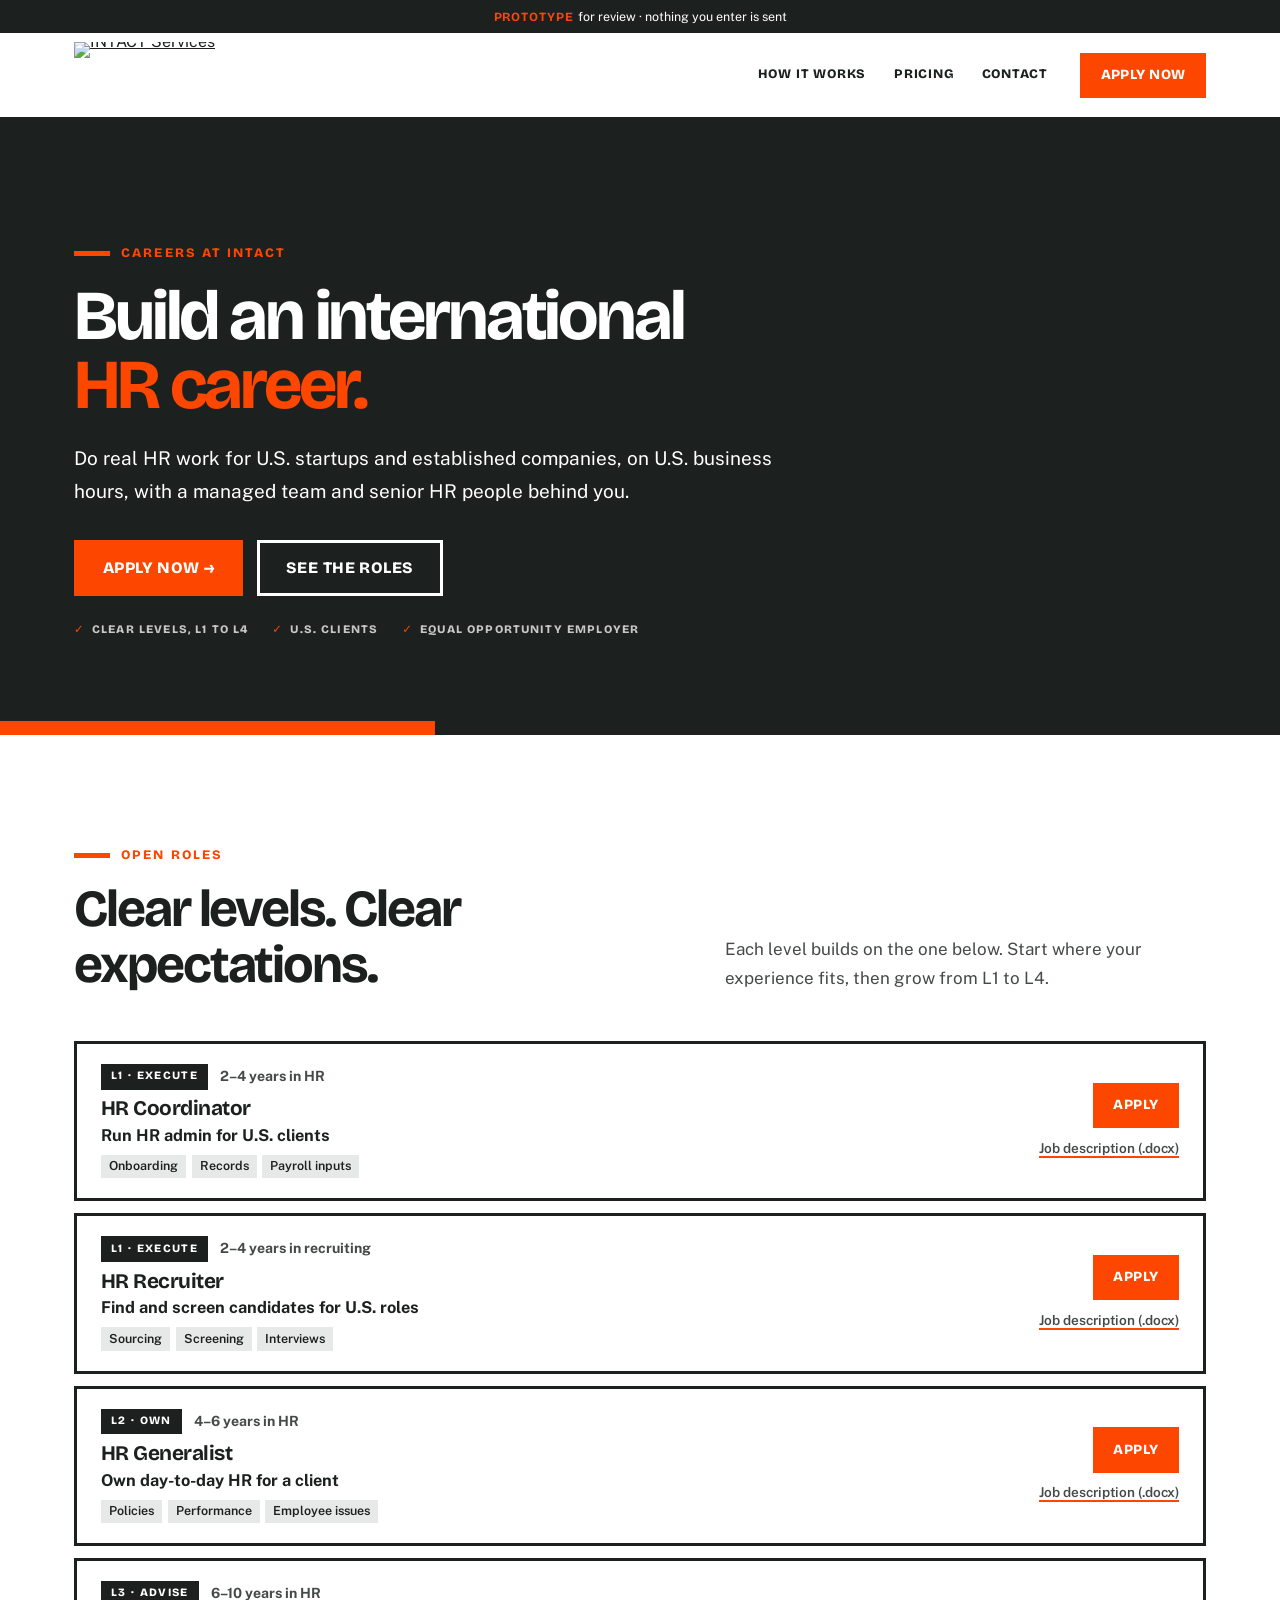
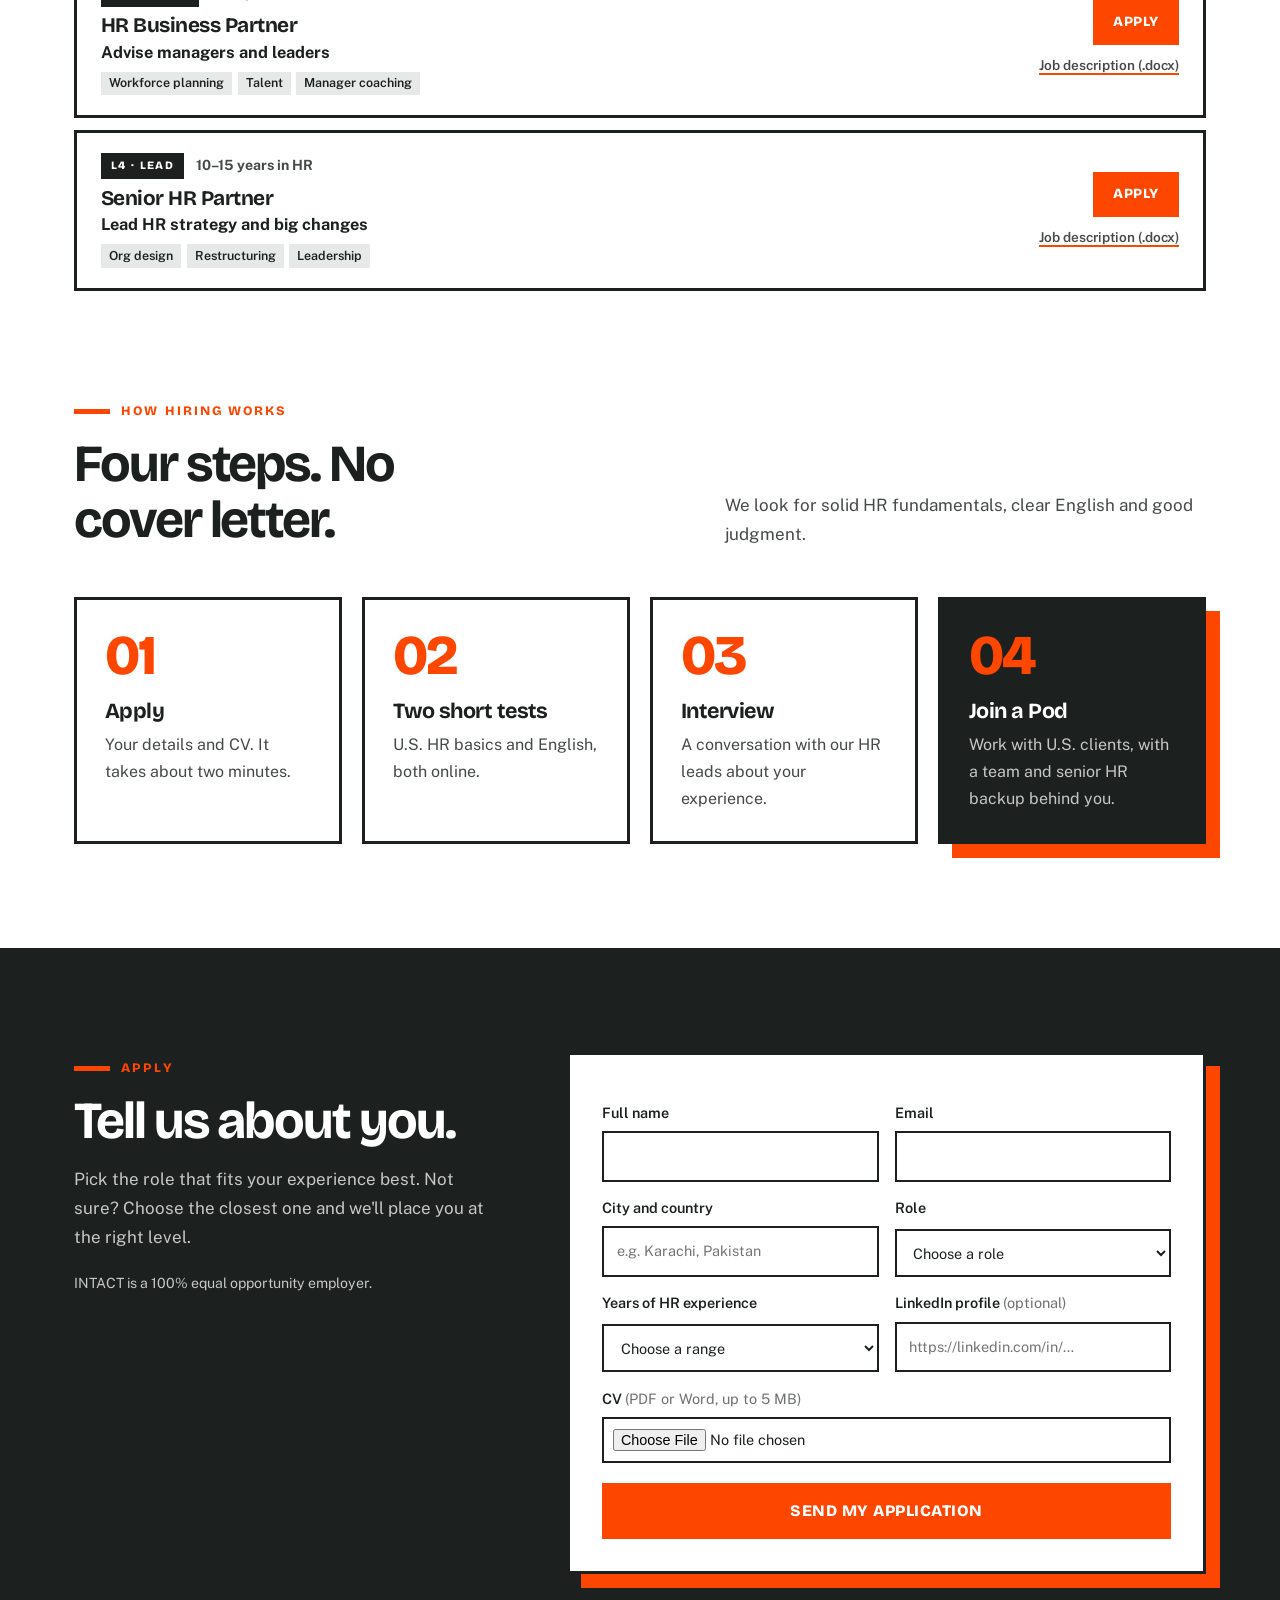
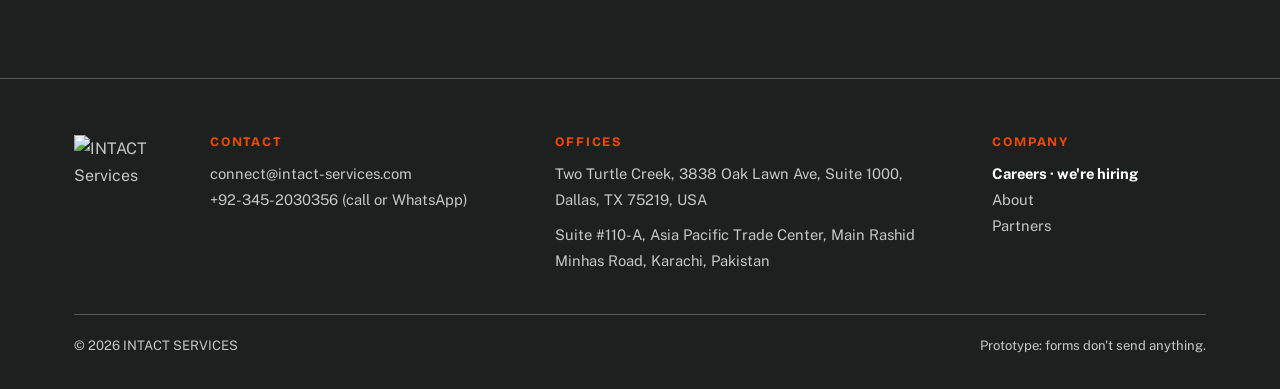
==== careers.html @ e187ee7b "Add a Careers page and move Careers to the footer - New careers.html in the same design: the five ro" ====
<!doctype html>
<html lang="en">
<head>
  <meta charset="utf-8">
  <meta name="viewport" content="width=device-width, initial-scale=1">
  <meta name="robots" content="noindex, nofollow">
  <title>Careers · INTACT SERVICES</title>
  <meta name="description" content="HR roles at INTACT SERVICES: work with U.S. startups and established companies, from HR Coordinator to Senior HR Partner.">
  <meta name="theme-color" content="#1c2120">
  <link rel="icon" href="https://intact-services.com/wp-content/uploads/2026/10/site-icon.png">
  <link rel="preconnect" href="https://fonts.googleapis.com">
  <link rel="preconnect" href="https://fonts.gstatic.com" crossorigin>
  <link rel="stylesheet" href="https://fonts.googleapis.com/css2?family=Bricolage+Grotesque:opsz,wght@12..96,700;12..96,800&family=Public+Sans:wght@400;500;600;700&display=swap">
  <!-- Bump ?v= on each release so browsers don't mix old and new files. -->
  <link rel="stylesheet" href="assets/css/site.css?v=6">
</head>
<body>
  <a class="skip" href="#main">Skip to content</a>

  <div class="proto-bar"><b>Prototype</b> for review · nothing you enter is sent</div>

  <header class="site-header" id="siteHeader">
    <div class="header-inner">
      <a class="logo" href="index.html" aria-label="INTACT SERVICES home">
        <img src="https://intact-services.com/wp-content/uploads/2026/10/site-icon.png" alt="INTACT Services" width="150" height="150">
      </a>
      <nav class="nav" id="nav" aria-label="Primary">
        <a href="index.html#how">How it works</a>
        <a href="index.html#pricing">Pricing</a>
        <a href="index.html#contact">Contact</a>
      </nav>
      <a class="btn btn-sm" href="#apply">Apply now</a>
      <button class="menu-btn" id="menuBtn" type="button" aria-expanded="false" aria-controls="nav" aria-label="Open menu"><span></span></button>
    </div>
  </header>

  <main id="main">
    <!-- HERO -->
    <section class="hero" id="top">
      <div class="wrap hero-solo">
        <p class="eyebrow">Careers at INTACT</p>
        <h1>Build an international <span class="hl">HR&nbsp;career.</span></h1>
        <p class="lead">Do real HR work for U.S. startups and established companies, on U.S. business hours, with a managed team and senior HR people behind you.</p>
        <div class="hero-actions">
          <a class="btn" href="#apply">Apply now →</a>
          <a class="btn btn-outline-w" href="#roles">See the roles</a>
        </div>
        <ul class="hero-tags hero-tags-flush" aria-label="What to expect">
          <li>Clear levels, L1 to L4</li>
          <li>U.S. clients</li>
          <li>Equal opportunity employer</li>
        </ul>
      </div>
    </section>

    <!-- ROLES -->
    <section class="section" id="roles">
      <div class="wrap">
        <div class="section-head">
          <div>
            <p class="eyebrow">Open roles</p>
            <h2>Clear levels. Clear expectations.</h2>
          </div>
          <p>Each level builds on the one below. Start where your experience fits, then grow from L1 to L4.</p>
        </div>

        <div class="jobs">
          <article class="job-row">
            <div class="job-info">
              <div class="job-meta"><span class="level level-ink">L1 · Execute</span><span class="job-exp">2–4 years in HR</span></div>
              <h3>HR Coordinator</h3>
              <p class="pod-tagline">Run HR admin for U.S. clients</p>
              <ul class="pod-tasks"><li>Onboarding</li><li>Records</li><li>Payroll inputs</li></ul>
            </div>
            <div class="job-actions">
              <button class="btn btn-sm" type="button" data-apply="HR Coordinator (L1)">Apply</button>
              <a class="job-jd" href="https://intact-services.com/wp-content/uploads/2026/10/HR_Coordinator_L1_Job_Specification.docx">Job description (.docx)</a>
            </div>
          </article>

          <article class="job-row">
            <div class="job-info">
              <div class="job-meta"><span class="level level-ink">L1 · Execute</span><span class="job-exp">2–4 years in recruiting</span></div>
              <h3>HR Recruiter</h3>
              <p class="pod-tagline">Find and screen candidates for U.S. roles</p>
              <ul class="pod-tasks"><li>Sourcing</li><li>Screening</li><li>Interviews</li></ul>
            </div>
            <div class="job-actions">
              <button class="btn btn-sm" type="button" data-apply="HR Recruiter (L1)">Apply</button>
              <a class="job-jd" href="https://intact-services.com/wp-content/uploads/2026/10/HR_Recruiter_L1_Job_Specification.docx">Job description (.docx)</a>
            </div>
          </article>

          <article class="job-row">
            <div class="job-info">
              <div class="job-meta"><span class="level level-ink">L2 · Own</span><span class="job-exp">4–6 years in HR</span></div>
              <h3>HR Generalist</h3>
              <p class="pod-tagline">Own day-to-day HR for a client</p>
              <ul class="pod-tasks"><li>Policies</li><li>Performance</li><li>Employee issues</li></ul>
            </div>
            <div class="job-actions">
              <button class="btn btn-sm" type="button" data-apply="HR Generalist (L2)">Apply</button>
              <a class="job-jd" href="https://intact-services.com/wp-content/uploads/2026/10/HR_Generalist_L2_Job_Specification.docx">Job description (.docx)</a>
            </div>
          </article>

          <article class="job-row">
            <div class="job-info">
              <div class="job-meta"><span class="level level-ink">L3 · Advise</span><span class="job-exp">6–10 years in HR</span></div>
              <h3>HR Business Partner</h3>
              <p class="pod-tagline">Advise managers and leaders</p>
              <ul class="pod-tasks"><li>Workforce planning</li><li>Talent</li><li>Manager coaching</li></ul>
            </div>
            <div class="job-actions">
              <button class="btn btn-sm" type="button" data-apply="HR Business Partner (L3)">Apply</button>
              <a class="job-jd" href="https://intact-services.com/wp-content/uploads/2026/10/HR_Business_Partner_L3_Job_Specification.docx">Job description (.docx)</a>
            </div>
          </article>

          <article class="job-row">
            <div class="job-info">
              <div class="job-meta"><span class="level level-ink">L4 · Lead</span><span class="job-exp">10–15 years in HR</span></div>
              <h3>Senior HR Partner</h3>
              <p class="pod-tagline">Lead HR strategy and big changes</p>
              <ul class="pod-tasks"><li>Org design</li><li>Restructuring</li><li>Leadership</li></ul>
            </div>
            <div class="job-actions">
              <button class="btn btn-sm" type="button" data-apply="Senior HR Partner (L4)">Apply</button>
              <a class="job-jd" href="https://intact-services.com/wp-content/uploads/2026/10/Senior_HR_Partner_L4_Job_Specification.docx">Job description (.docx)</a>
            </div>
          </article>
        </div>
      </div>
    </section>

    <!-- HOW HIRING WORKS -->
    <section class="section section-tight-top">
      <div class="wrap">
        <div class="section-head">
          <div>
            <p class="eyebrow">How hiring works</p>
            <h2>Four steps. No cover letter.</h2>
          </div>
          <p>We look for solid HR fundamentals, clear English and good judgment.</p>
        </div>
        <ol class="steps steps-4">
          <li class="step">
            <span class="step-num">01</span>
            <h3>Apply</h3>
            <p>Your details and CV. It takes about two minutes.</p>
          </li>
          <li class="step">
            <span class="step-num">02</span>
            <h3>Two short tests</h3>
            <p>U.S. HR basics and English, both online.</p>
          </li>
          <li class="step">
            <span class="step-num">03</span>
            <h3>Interview</h3>
            <p>A conversation with our HR leads about your experience.</p>
          </li>
          <li class="step step-ink">
            <span class="step-num">04</span>
            <h3>Join a Pod</h3>
            <p>Work with U.S. clients, with a team and senior HR backup behind you.</p>
          </li>
        </ol>
      </div>
    </section>

    <!-- APPLY -->
    <section class="section apply" id="apply">
      <div class="wrap apply-grid">
        <div>
          <p class="eyebrow">Apply</p>
          <h2>Tell us about you.</h2>
          <p class="apply-lead">Pick the role that fits your experience best. Not sure? Choose the closest one and we'll place you at the right level.</p>
          <p class="apply-fine">INTACT is a 100% equal opportunity employer.</p>
        </div>

        <div class="panel apply-panel" aria-live="polite">
          <form id="applyForm" class="apply-form">
            <div class="form-grid">
              <label class="field"><span>Full name</span><input name="name" required autocomplete="name"></label>
              <label class="field"><span>Email</span><input name="email" type="email" required autocomplete="email"></label>
              <label class="field"><span>City and country</span><input name="location" required autocomplete="address-level2" placeholder="e.g. Karachi, Pakistan"></label>
              <label class="field"><span>Role</span>
                <select name="role" required>
                  <option value="">Choose a role</option>
                  <option>HR Coordinator (L1)</option>
                  <option>HR Recruiter (L1)</option>
                  <option>HR Generalist (L2)</option>
                  <option>HR Business Partner (L3)</option>
                  <option>Senior HR Partner (L4)</option>
                </select>
              </label>
              <label class="field"><span>Years of HR experience</span>
                <select name="experience" required>
                  <option value="">Choose a range</option>
                  <option>Under 2 years</option>
                  <option>2–4 years</option>
                  <option>4–6 years</option>
                  <option>6–10 years</option>
                  <option>10–15 years</option>
                  <option>15+ years</option>
                </select>
              </label>
              <label class="field"><span>LinkedIn profile <small>(optional)</small></span><input name="linkedin" type="url" placeholder="https://linkedin.com/in/…"></label>
              <label class="field field-wide"><span>CV <small>(PDF or Word, up to 5 MB)</small></span><input name="cv" type="file" required accept=".pdf,.doc,.docx,application/pdf,application/msword,application/vnd.openxmlformats-officedocument.wordprocessingml.document"></label>
            </div>
            <button class="btn btn-block" type="submit">Send my application</button>
          </form>

          <div class="done" id="applyDone" hidden>
            <div class="done-mark" aria-hidden="true">✓</div>
            <h3 id="applyDoneTitle" tabindex="-1">Application received.</h3>
            <p id="applyDoneText"></p>
            <p class="fine">Prototype: nothing was sent or uploaded.</p>
            <button class="btn btn-ghost" type="button" id="applyAgain">Send another</button>
          </div>
        </div>
      </div>
    </section>
  </main>

  <footer class="footer">
    <div class="wrap">
      <div class="footer-grid">
        <a class="footer-logo" href="index.html" aria-label="INTACT SERVICES home">
          <img src="https://intact-services.com/wp-content/uploads/2026/10/site-icon.png" alt="INTACT Services" width="96" height="96" loading="lazy">
        </a>
        <div>
          <h3>Contact</h3>
          <p><a href="mailto:connect@intact-services.com">connect@intact-services.com</a><br>
          <a href="https://wa.me/923452030356" target="_blank" rel="noopener">+92-345-2030356 (call or WhatsApp)</a></p>
        </div>
        <div>
          <h3>Offices</h3>
          <p>Two Turtle Creek, 3838 Oak Lawn Ave, Suite 1000, Dallas, TX 75219, USA</p>
          <p>Suite #110-A, Asia Pacific Trade Center, Main Rashid Minhas Road, Karachi, Pakistan</p>
        </div>
        <div>
          <h3>Company</h3>
          <p><a class="footer-strong" href="careers.html" aria-current="page">Careers · we're hiring</a><br>
          <a href="https://intact-services.com/about/">About</a><br>
          <a href="https://intact-services.com/partners/">Partners</a></p>
        </div>
      </div>
      <div class="footer-bottom">
        <span>© 2026 INTACT SERVICES</span>
        <span>Prototype: forms don't send anything.</span>
      </div>
    </div>
  </footer>

  <script src="assets/js/site.js?v=6" defer></script>
  <script src="assets/js/careers.js?v=6" defer></script>
</body>
</html>
---- assets/css/site.css ----
/* INTACT SERVICES prototype
   Theme kept from the live site: three colours, Bricolage Grotesque + Public Sans,
   square corners, heavy ink outlines, orange eyebrows and the hanging logo. */

:root {
  --k: #1c2120;
  --o: #fd4600;
  --w: #ffffff;

  --k-80: rgba(28, 33, 32, .82);
  --k-60: rgba(28, 33, 32, .64);
  --k-10: rgba(28, 33, 32, .1);
  --w-75: rgba(255, 255, 255, .75);
  --w-25: rgba(255, 255, 255, .25);

  --ff-h: "Bricolage Grotesque", ui-sans-serif, system-ui, -apple-system, "Segoe UI", sans-serif;
  --ff-b: "Public Sans", ui-sans-serif, system-ui, -apple-system, "Segoe UI", sans-serif;

  --wrap: 1180px;
  --gut: clamp(1rem, .6rem + 1.6vw, 1.5rem);
  --header: 84px;
  --logo: 150px;
  --hang: calc(var(--logo) / 2);
  --pop: 14px;
  --ease: cubic-bezier(.22, .8, .24, 1);

  color-scheme: light;
}

/* ---------- Base ---------- */
*, *::before, *::after { box-sizing: border-box; }
html { scroll-behavior: smooth; scroll-padding-top: calc(var(--header) + 1rem); -webkit-text-size-adjust: 100%; }
body { margin: 0; background: var(--w); color: var(--k); font-family: var(--ff-b); font-size: 1rem; line-height: 1.7; -webkit-font-smoothing: antialiased; overflow-x: hidden; }
img { display: block; max-width: 100%; }
h1, h2, h3 { margin: 0; font-family: var(--ff-h); font-weight: 700; line-height: 1.08; letter-spacing: -.025em; }
p { margin: 0; }
a { color: inherit; }
button { font: inherit; color: inherit; cursor: pointer; }
:focus-visible { outline: 3px solid var(--o); outline-offset: 3px; }
[hidden] { display: none !important; }
.wrap { max-width: var(--wrap); margin-inline: auto; padding-inline: var(--gut); }
.skip { position: absolute; left: -9999px; }
.skip:focus { left: 1rem; top: 1rem; z-index: 999; background: var(--o); color: var(--w); padding: .6rem 1rem; }

/* ---------- Shared pieces ---------- */
.eyebrow { display: inline-flex; align-items: center; gap: .7rem; font-family: var(--ff-h); font-size: .8125rem; font-weight: 800; letter-spacing: .16em; text-transform: uppercase; color: var(--o); line-height: 1.3; }
.eyebrow::before { content: ""; flex: none; width: 2.25rem; height: 5px; background: var(--o); }

.badge { display: inline-block; background: var(--k); color: var(--w); font-family: var(--ff-h); font-size: .75rem; font-weight: 800; letter-spacing: .08em; text-transform: uppercase; padding: .55rem 1rem; line-height: 1.5; }
.badge-o { background: var(--o); }

.btn { display: inline-flex; align-items: center; justify-content: center; gap: .55rem; background: var(--o); color: var(--w); border: 3px solid var(--o); border-radius: 0; font-family: var(--ff-h); font-size: 1rem; font-weight: 800; letter-spacing: .03em; line-height: 1.2; text-transform: uppercase; text-decoration: none; padding: .95rem 1.6rem; transition: background .25s, color .25s, border-color .25s, transform .25s var(--ease); }
.btn:hover { background: var(--k); border-color: var(--k); color: var(--w); transform: translateY(-3px); }
.btn:active { transform: translateY(-1px); }
.btn-sm { padding: .7rem 1.1rem; font-size: .875rem; }
.btn-block { width: 100%; }
.btn-ink { background: var(--k); border-color: var(--k); }
.btn-ink:hover { background: var(--w); border-color: var(--w); color: var(--k); }
.btn-outline-w { background: transparent; border-color: var(--w); color: var(--w); }
.btn-outline-w:hover { background: var(--w); border-color: var(--w); color: var(--k); }
.summary .btn:hover { background: var(--w); border-color: var(--w); color: var(--k); }

.linkish { background: none; border: 0; padding: 0; font-weight: 700; text-decoration: underline; text-decoration-color: var(--o); text-decoration-thickness: 2px; text-underline-offset: 4px; }
.linkish:hover { color: var(--o); }
.linkish-dark { color: var(--w); }
.linkish-dark:hover { color: var(--o); }

.level { display: inline-block; font-family: var(--ff-h); font-weight: 800; font-size: .7rem; letter-spacing: .12em; text-transform: uppercase; border: 2px solid currentColor; padding: .15rem .5rem; line-height: 1.5; white-space: nowrap; }

.seg-label { margin-top: 1.25rem; font-family: var(--ff-h); font-weight: 800; font-size: .72rem; letter-spacing: .14em; text-transform: uppercase; color: var(--k-60); }
.seg-label-dark { color: var(--w-75); }
.seg { display: flex; margin-top: .45rem; border: 2px solid var(--k); }
.seg button { flex: 1; background: var(--w); border: 0; border-left: 2px solid var(--k); padding: .65rem .4rem; font-family: var(--ff-h); font-weight: 800; font-size: .9rem; line-height: 1.2; transition: background .2s, color .2s; }
.seg button:first-child { border-left: 0; }
.seg button:hover { background: var(--k-10); }
.seg button[aria-pressed="true"] { background: var(--o); color: var(--w); }
.seg button small { display: block; font-size: .7rem; font-weight: 700; opacity: .85; }
.seg-dark { border-color: var(--w); }
.seg-dark button { background: transparent; color: var(--w); border-left-color: var(--w); }
.seg-dark button:hover { background: var(--w-25); }

.price { display: flex; align-items: baseline; gap: .35rem; margin: 1.25rem 0 1rem; }
.price b { font-family: var(--ff-h); font-size: clamp(2.4rem, 2rem + 1.5vw, 3.1rem); letter-spacing: -.04em; line-height: 1; }
.price small { font-weight: 600; color: var(--k-60); }
.price-dark small { color: var(--w-75); }

.fine { margin-top: .9rem; font-size: .8rem; line-height: 1.5; color: var(--k-60); }
.fine-dark { color: var(--w-75); }

/* ---------- Prototype bar + header ---------- */
.proto-bar { background: var(--k); color: var(--w); text-align: center; font-size: .78rem; line-height: 1.4; padding: .5rem var(--gut); }
.proto-bar b { font-family: var(--ff-h); color: var(--o); letter-spacing: .08em; text-transform: uppercase; }

.site-header { position: sticky; top: 0; z-index: 50; background: var(--w); border-bottom: 3px solid var(--k); }
.header-inner { position: relative; max-width: var(--wrap); min-height: var(--header); margin-inline: auto; padding: .5rem var(--gut); display: flex; align-items: center; justify-content: flex-end; gap: 2rem; }
.logo { position: absolute; left: var(--gut); top: calc(var(--header) - var(--hang)); z-index: 3; line-height: 0; transition: top .35s var(--ease); }
.logo img { width: var(--logo); height: var(--logo); transition: width .35s var(--ease), height .35s var(--ease); }
/* Once you scroll, the logo tucks into the header so it never covers content. */
.site-header.is-compact .logo { top: 10px; }
.site-header.is-compact .logo img { width: calc(var(--header) - 20px); height: calc(var(--header) - 20px); }

.nav { display: flex; gap: 1.75rem; }
.nav a { font-family: var(--ff-h); font-weight: 800; font-size: .8125rem; letter-spacing: .06em; text-transform: uppercase; text-decoration: none; padding: .35rem 0; border-bottom: 3px solid transparent; transition: border-color .2s; }
.nav a:hover { border-color: var(--o); }
.menu-btn { display: none; }

/* ---------- Hero ---------- */
.hero { position: relative; background: var(--k); color: var(--w); overflow: hidden; isolation: isolate; }
.hero::after { content: ""; position: absolute; left: 0; bottom: 0; width: min(34vw, 28rem); height: 14px; background: var(--o); }
.hero-grid { display: grid; grid-template-columns: minmax(0, 1.05fr) minmax(0, .95fr); gap: clamp(2rem, 1rem + 4vw, 4.5rem); align-items: center; padding-top: calc(var(--hang) + clamp(1.5rem, 1rem + 2vw, 3rem)); padding-bottom: clamp(3.5rem, 2rem + 5vw, 6rem); }
.hero h1 { margin: 1.1rem 0 1.4rem; font-size: clamp(2.6rem, 1.5rem + 3.6vw, 4.4rem); line-height: .98; letter-spacing: -.045em; text-wrap: balance; }
.hl { color: var(--o); }
.lead { max-width: 36rem; font-size: clamp(1.05rem, .95rem + .4vw, 1.1875rem); line-height: 1.75; }
/* Trust line under the hero copy. Plain text, no boxes, so nothing here looks like a button or a selected option. */
.guarantee.guarantee-hero { margin: 2rem 0 0; font-size: .95rem; }
.guarantee.guarantee-hero svg { width: 28px; height: 28px; }
.hero-tags { display: flex; flex-wrap: wrap; gap: .35rem 1.5rem; margin: .7rem 0 0; padding: 0 0 0 calc(28px + .55rem); list-style: none; }
.hero-tags li { display: inline-flex; align-items: center; gap: .45rem; font-family: var(--ff-h); font-weight: 800; font-size: .72rem; letter-spacing: .1em; text-transform: uppercase; color: var(--w-75); }
.hero-tags li::before { content: "✓"; color: var(--o); }

/* In-house comparison under each price: the reason this isn't "just hire someone". */
.compare { margin: -.5rem 0 .9rem; padding-left: .7rem; border-left: 3px solid var(--o); font-size: .88rem; line-height: 1.45; color: var(--k-80); }
.compare:empty { display: none; }
.compare-dark { color: var(--w-75); }

/* The guarantee sits next to every price and Book button. */
.guarantee { display: flex; align-items: center; gap: .55rem; margin: -.25rem 0 1rem; font-family: var(--ff-h); font-weight: 800; font-size: .8rem; letter-spacing: .08em; line-height: 1.3; text-transform: uppercase; }
.guarantee svg { flex: none; width: 24px; height: 24px; fill: none; stroke: var(--o); stroke-width: 2.4; stroke-linecap: square; stroke-linejoin: miter; }

.panel { position: relative; background: var(--w); color: var(--k); border: 3px solid var(--k); box-shadow: var(--pop) var(--pop) 0 var(--o); padding: clamp(1.25rem, 1rem + 1.4vw, 2rem); }
.groups { display: grid; gap: 1.25rem; margin-top: 1.25rem; }
.group-title { margin-bottom: .55rem; font-size: 1.05rem; letter-spacing: -.01em; }
.problems { display: grid; gap: .5rem; }
.problem { display: flex; justify-content: space-between; align-items: center; gap: 1rem; width: 100%; text-align: left; background: var(--w); border: 2px solid var(--k); padding: .8rem 1rem; font-family: var(--ff-b); font-weight: 600; font-size: .98rem; line-height: 1.35; transition: background .2s, color .2s, transform .2s var(--ease), box-shadow .2s var(--ease); }
.problem::after { content: "→"; flex: none; font-family: var(--ff-h); font-weight: 800; color: var(--o); transition: transform .2s var(--ease); }
.problem:hover { background: var(--k); color: var(--w); transform: translate(-3px, -3px); box-shadow: 3px 3px 0 var(--o); }
.problem:hover::after { transform: translateX(3px); }
.panel-note { margin-top: 1.25rem; font-size: .92rem; color: var(--k-80); }

.back { background: none; border: 0; padding: 0; font-family: var(--ff-h); font-weight: 800; font-size: .78rem; letter-spacing: .1em; text-transform: uppercase; text-decoration: underline; text-decoration-color: var(--o); text-decoration-thickness: 2px; text-underline-offset: 4px; }
.back:hover { color: var(--o); }
.result-quote { margin-top: 1.1rem; font-family: var(--ff-h); font-weight: 700; font-size: 1.3rem; line-height: 1.2; letter-spacing: -.015em; }
.result-kicker { margin-top: 1.25rem; font-family: var(--ff-h); font-weight: 800; font-size: .72rem; letter-spacing: .14em; text-transform: uppercase; color: var(--o); }
.result-role { display: flex; align-items: center; gap: .75rem; flex-wrap: wrap; margin-top: .3rem; }
.result-role h3 { font-size: clamp(1.6rem, 1.3rem + 1vw, 2rem); letter-spacing: -.03em; }
.result-role h3:focus { outline: none; }
.result-does { margin-top: .5rem; color: var(--k-80); }
.result-links { display: flex; justify-content: space-between; flex-wrap: wrap; gap: .5rem 1rem; margin-top: 1rem; font-size: .92rem; }
.result-links a { font-weight: 700; text-decoration-color: var(--o); text-decoration-thickness: 2px; text-underline-offset: 4px; }
.finder-step[data-step="result"] { animation: rise .35s var(--ease); }
@keyframes rise { from { opacity: 0; transform: translateY(8px); } }

/* ---------- Sections ---------- */
.section { padding-block: clamp(4rem, 2.5rem + 5vw, 7rem); }
.section-tight-top { padding-top: 0; }
.section-head { display: grid; grid-template-columns: minmax(0, 1.1fr) minmax(0, .9fr); gap: 1.25rem 4rem; align-items: end; margin-bottom: clamp(2rem, 1.5rem + 2vw, 3rem); }
.section-head h2 { margin-top: .9rem; font-size: clamp(2rem, 1.4rem + 2.4vw, 3.25rem); letter-spacing: -.04em; text-wrap: balance; }
.section-head > p { font-size: 1.0625rem; color: var(--k-80); }

.steps { display: grid; grid-template-columns: repeat(3, 1fr); gap: 1.25rem; margin: 0; padding: 0; list-style: none; }
.step { border: 3px solid var(--k); padding: 1.75rem; }
.step-num { display: block; font-family: var(--ff-h); font-weight: 800; font-size: 3.5rem; line-height: 1; letter-spacing: -.04em; color: var(--o); }
.step h3 { margin: 1rem 0 .5rem; font-size: 1.35rem; }
.step p { color: var(--k-80); }
.step-ink { background: var(--k); color: var(--w); }
.step-ink p { color: var(--w-75); }
.step-ink { box-shadow: var(--pop) var(--pop) 0 var(--o); }
.step-fine { margin-top: .75rem; font-size: .8rem; }

/* ---------- Pod calculator ---------- */
.pod { display: grid; grid-template-columns: minmax(0, 1.4fr) minmax(0, .9fr); gap: clamp(1.25rem, .5rem + 2vw, 2.5rem); align-items: start; }
.pod-rows { display: grid; gap: 1.6rem; }

/* Level groups: L1 → L4, each saying what it adds on top of the level below. */
.tier { display: grid; gap: .6rem; }
.tier-head { display: flex; align-items: center; flex-wrap: wrap; gap: .4rem .75rem; }
.level-ink { background: var(--k); border-color: var(--k); color: var(--w); }
.tier-note { font-weight: 700; font-size: .95rem; line-height: 1.35; }
.tier-plus { font-family: var(--ff-h); font-weight: 800; color: var(--o); }
.pod-row { display: grid; grid-template-columns: minmax(0, 1fr) auto 6.75rem; align-items: center; gap: 1.25rem; border: 3px solid var(--k); padding: 1.1rem 1.25rem; transition: box-shadow .25s var(--ease); }
.pod-row.is-on { box-shadow: inset 8px 0 0 var(--o); }
.pod-info h3 { font-size: 1.2rem; }
.pod-tagline { margin-top: .2rem; font-size: 1.02rem; font-weight: 700; line-height: 1.35; color: var(--k); }
.pod-tasks { display: flex; flex-wrap: wrap; gap: .35rem; margin: .55rem 0 0; padding: 0; list-style: none; }
.pod-tasks li { padding: .15rem .5rem; background: var(--k-10); font-size: .78rem; font-weight: 600; line-height: 1.5; }
.pod-info .pod-rate { margin-top: .55rem; font-size: .8rem; line-height: 1.4; color: var(--k-60); }
.stepper { display: flex; align-items: stretch; border: 2px solid var(--k); }
.stepper button { width: 2.75rem; background: var(--w); border: 0; font-family: var(--ff-h); font-weight: 800; font-size: 1.3rem; line-height: 1; transition: background .2s, color .2s; }
.stepper button:hover:not(:disabled) { background: var(--k); color: var(--w); }
.stepper button:disabled { opacity: .3; cursor: not-allowed; }
.stepper output { display: flex; flex-direction: column; justify-content: center; width: 7.5rem; padding: .35rem .25rem; border-inline: 2px solid var(--k); text-align: center; font-family: var(--ff-h); font-weight: 800; font-size: 1.1rem; line-height: 1.15; }
.stepper output small { font-family: var(--ff-b); font-weight: 600; font-size: .68rem; color: var(--k-60); }
.pod-sub { text-align: right; font-family: var(--ff-h); font-weight: 800; font-size: 1.15rem; line-height: 1.2; }
.pod-sub small { display: block; font-family: var(--ff-b); font-weight: 500; font-size: .72rem; color: var(--k-60); }

.summary { position: sticky; top: calc(var(--header) + 1.5rem); background: var(--k); color: var(--w); border: 3px solid var(--k); box-shadow: var(--pop) var(--pop) 0 var(--o); padding: clamp(1.25rem, 1rem + 1.2vw, 1.85rem); }
.summary h3 { margin: .9rem 0 1rem; font-size: 1.5rem; }
.sum-lines { margin: 0; padding: 0; list-style: none; border-top: 1px solid var(--w-25); }
.sum-lines li { display: flex; justify-content: space-between; gap: 1rem; padding: .6rem 0; border-bottom: 1px solid var(--w-25); font-size: .92rem; }
.sum-lines li span:last-child { font-family: var(--ff-h); font-weight: 800; white-space: nowrap; }
.sum-lines .empty { color: var(--w-75); }
.sum-note { min-height: 1.5em; margin: -.4rem 0 1rem; font-size: .9rem; color: var(--w-75); }
.summary .linkish { display: block; margin: .9rem auto 0; font-size: .9rem; }

.pod-bar { position: fixed; left: 0; right: 0; bottom: 0; z-index: 40; display: none; justify-content: space-between; align-items: center; gap: 1rem; padding: .7rem var(--gut); background: var(--k); color: var(--w); border-top: 4px solid var(--o); transform: translateY(110%); transition: transform .3s var(--ease); }
.pod-bar b { font-family: var(--ff-h); font-size: 1.25rem; }
.pod-bar small { color: var(--w-75); }
.pod-bar.show { transform: none; }

/* ---------- Why + proof ---------- */
.why { background: var(--k); color: var(--w); }
.why .section-head > p { color: var(--w-75); }
.why-grid { display: grid; grid-template-columns: repeat(3, 1fr); gap: 1.25rem; }
.why-card { border: 2px solid var(--w-25); padding: 1.75rem; transition: border-color .25s; }
.why-card:hover { border-color: var(--o); }
.why-card h3 { margin-bottom: .5rem; font-size: 1.3rem; }
.why-card p { color: var(--w-75); }
.ico { display: grid; place-items: center; width: 46px; height: 46px; margin-bottom: 1.25rem; background: var(--o); }
.ico svg { width: 24px; height: 24px; fill: none; stroke: var(--w); stroke-width: 2.4; stroke-linecap: square; stroke-linejoin: miter; }
.quote { display: grid; grid-template-columns: auto 1fr; gap: 1.5rem; margin: 1.25rem 0 0; padding: clamp(1.25rem, 1rem + 1.5vw, 2.25rem); border: 2px dashed var(--w-25); }
.quote .mark { font-family: var(--ff-h); font-weight: 800; font-size: 5.5rem; line-height: .75; color: var(--o); }
.quote blockquote { margin: 0; font-family: var(--ff-h); font-weight: 700; font-size: clamp(1.25rem, 1rem + 1vw, 1.75rem); line-height: 1.25; letter-spacing: -.02em; }
.quote figcaption { margin-top: .75rem; font-size: .9rem; color: var(--w-75); }
.placeholder-tag { display: inline-block; margin-bottom: .75rem; padding: .2rem .5rem; background: var(--o); font-family: var(--ff-h); font-weight: 800; font-size: .68rem; letter-spacing: .1em; text-transform: uppercase; }

/* ---------- CTA + footer ---------- */
.cta { background: var(--o); color: var(--w); }
.cta-inner { display: grid; grid-template-columns: minmax(0, 1.25fr) minmax(0, .75fr); gap: 2rem 4rem; align-items: center; padding-block: clamp(3.5rem, 2.5rem + 4vw, 5.5rem); }
.cta h2 { font-size: clamp(2rem, 1.4rem + 2.4vw, 3.4rem); letter-spacing: -.04em; text-wrap: balance; }
.cta-inner > div > p { margin-top: .9rem; max-width: 34rem; font-size: 1.1rem; }
.cta-actions { display: grid; gap: .75rem; }
.cta-contact { font-size: .95rem; text-align: center; }
.cta-contact a { font-weight: 700; text-underline-offset: 3px; }

.footer { background: var(--k); color: var(--w); padding: 3.5rem 0 2rem; }
.footer-grid { display: grid; grid-template-columns: auto 1fr 1.3fr .7fr; gap: 2.5rem; }
.footer-logo img { width: 96px; height: 96px; }
.footer h3 { margin-bottom: .8rem; font-size: .8125rem; letter-spacing: .14em; text-transform: uppercase; color: var(--o); }
.footer p { font-size: .92rem; line-height: 1.75; color: var(--w-75); }
.footer p + p { margin-top: .6rem; }
.footer a { color: var(--w-75); text-decoration: none; }
.footer a:hover { color: var(--w); text-decoration: underline; text-decoration-color: var(--o); }
.footer-bottom { display: flex; justify-content: space-between; flex-wrap: wrap; gap: .5rem 1rem; margin-top: 2.5rem; padding-top: 1.25rem; border-top: 1px solid var(--w-25); font-size: .82rem; color: var(--w-75); }

/* ---------- Booking dialog ---------- */
.modal { width: 100%; max-width: min(560px, calc(100vw - 2rem)); max-height: calc(100dvh - 2rem); padding: 0; border: 3px solid var(--k); box-shadow: var(--pop) var(--pop) 0 var(--o); color: var(--k); background: var(--w); overflow: auto; }
.modal::backdrop { background: rgba(28, 33, 32, .75); }
.modal[open] { animation: rise .3s var(--ease); }
.modal-body { padding: clamp(1.25rem, 1rem + 1.5vw, 2rem); }
.modal-x { position: absolute; top: .6rem; right: .6rem; width: 2.5rem; height: 2.5rem; border: 2px solid var(--k); background: var(--w); font-size: 1.4rem; line-height: 1; }
.modal-x:hover { background: var(--k); color: var(--w); }
.modal h2 { margin: .8rem 2.75rem 0 0; font-size: clamp(1.5rem, 1.2rem + 1vw, 1.9rem); letter-spacing: -.03em; }
.book-context { margin-top: 1rem; padding: .55rem .85rem; border-left: 5px solid var(--o); background: rgba(253, 70, 0, .08); font-size: .9rem; line-height: 1.5; }
.tz { margin-top: 1.25rem; font-size: .85rem; color: var(--k-60); }
.days { display: grid; grid-template-columns: repeat(5, 1fr); gap: .4rem; margin-top: .6rem; }
.day { padding: .5rem .2rem; border: 2px solid var(--k); background: var(--w); font-family: var(--ff-h); font-weight: 800; line-height: 1.15; text-align: center; }
.day small { display: block; font-family: var(--ff-b); font-weight: 500; font-size: .75rem; }
.day[aria-pressed="true"] { background: var(--k); color: var(--w); }
.slots { display: grid; grid-template-columns: repeat(3, 1fr); gap: .5rem; margin-top: .9rem; }
.slot { padding: .8rem .4rem; border: 2px solid var(--k); background: var(--w); font-family: var(--ff-h); font-weight: 800; transition: background .2s, color .2s, border-color .2s; }
.slot:hover { background: var(--o); border-color: var(--o); color: var(--w); }
.picked { display: flex; justify-content: space-between; align-items: center; gap: 1rem; margin-top: 1.25rem; padding: .7rem .9rem; border: 2px solid var(--k); font-weight: 700; }
.field { display: grid; gap: .35rem; margin-top: .9rem; font-weight: 600; font-size: .9rem; }
.field small { font-size: inherit; font-weight: 400; color: var(--k-60); }
.field input, .field textarea { width: 100%; padding: .7rem .8rem; border: 2px solid var(--k); border-radius: 0; font: inherit; font-weight: 400; background: var(--w); color: var(--k); }
.field input:focus, .field textarea:focus { outline: 3px solid var(--o); outline-offset: 0; }
#bookForm .btn { margin-top: 1.25rem; }
.done { text-align: center; padding-top: .5rem; }
.done-mark { display: grid; place-items: center; width: 64px; height: 64px; margin: 1rem auto; background: var(--o); color: var(--w); font-size: 2rem; font-weight: 800; }
.modal h2:focus { outline: none; }
.done .btn { margin-top: 1.25rem; }

/* ---------- Careers page ---------- */
.hero-solo { max-width: var(--wrap); padding-top: calc(var(--hang) + clamp(1.5rem, 1rem + 2vw, 3rem)); padding-bottom: clamp(3.5rem, 2rem + 5vw, 6rem); }
.hero-solo h1, .hero-solo .lead { max-width: 46rem; }
.hero-actions { display: flex; flex-wrap: wrap; gap: .85rem; margin-top: 2rem; }
.hero-actions .btn:hover { background: var(--w); border-color: var(--w); color: var(--k); }
.hero-tags.hero-tags-flush { margin-top: 1.5rem; padding-left: 0; }

.jobs { display: grid; gap: .75rem; }
.job-row { display: grid; grid-template-columns: minmax(0, 1fr) auto; align-items: center; gap: 1.25rem 2rem; border: 3px solid var(--k); padding: 1.25rem 1.5rem; transition: box-shadow .25s var(--ease); }
.job-row:hover { box-shadow: inset 8px 0 0 var(--o); }
.job-meta { display: flex; align-items: center; flex-wrap: wrap; gap: .4rem .75rem; margin-bottom: .55rem; }
.job-exp { font-weight: 700; font-size: .88rem; color: var(--k-80); }
.job-info h3 { font-size: 1.3rem; }
.job-actions { display: grid; justify-items: end; gap: .55rem; }
.job-jd { font-size: .85rem; font-weight: 600; color: var(--k-80); text-decoration-color: var(--o); text-decoration-thickness: 2px; text-underline-offset: 3px; }
.job-jd:hover { color: var(--o); }

.steps.steps-4 { grid-template-columns: repeat(4, 1fr); }

.apply { background: var(--k); color: var(--w); }
.apply-grid { display: grid; grid-template-columns: minmax(0, .8fr) minmax(0, 1.2fr); gap: clamp(2rem, 1rem + 4vw, 4.5rem); align-items: start; }
.apply h2 { margin-top: .9rem; font-size: clamp(2rem, 1.4rem + 2.4vw, 3.25rem); letter-spacing: -.04em; }
.apply-lead { margin-top: 1rem; font-size: 1.0625rem; color: var(--w-75); }
.apply-fine { margin-top: 1.25rem; font-size: .88rem; color: var(--w-75); }
.form-grid { display: grid; grid-template-columns: repeat(2, minmax(0, 1fr)); gap: 0 1rem; margin-bottom: 1.25rem; }
.field-wide { grid-column: 1 / -1; }
.field select { width: 100%; padding: .7rem .8rem; border: 2px solid var(--k); border-radius: 0; font: inherit; font-weight: 400; background: var(--w); color: var(--k); }
.field select:focus { outline: 3px solid var(--o); outline-offset: 0; }
.field input[type="file"] { padding: .55rem; cursor: pointer; }
.field input:user-invalid, .field select:user-invalid { border-color: var(--o); }
.apply-panel .done h3 { font-size: 1.6rem; }
.apply-panel .done h3:focus { outline: none; }
.apply-panel .done p:not(.fine) { margin-top: .5rem; }

.btn-ghost { background: transparent; color: var(--k); border-color: var(--k); }
.btn-ghost:hover { background: var(--k); color: var(--w); }
.footer .footer-strong { color: var(--w); font-weight: 700; }
.apply + .footer, main:has(> .apply:last-child) + .footer { border-top: 1px solid var(--w-25); }

/* ---------- Responsive ---------- */
@media (max-width: 960px) {
  :root { --header: 72px; --logo: 104px; }
  .header-inner { gap: .75rem; }
  .nav { display: none; position: absolute; top: 100%; left: 0; right: 0; flex-direction: column; gap: 0; padding: .25rem var(--gut) 1rem; background: var(--w); border-bottom: 3px solid var(--k); }
  .nav.open { display: flex; }
  .nav a { padding: .9rem 0; border-bottom: 1px solid var(--k-10); }
  .menu-btn { display: inline-grid; place-items: center; width: 46px; height: 46px; padding: 0; border: 3px solid var(--k); background: var(--w); }
  .menu-btn span, .menu-btn span::before, .menu-btn span::after { display: block; width: 18px; height: 2.5px; background: var(--k); transition: transform .25s var(--ease), opacity .2s; }
  .menu-btn span { position: relative; }
  .menu-btn span::before, .menu-btn span::after { content: ""; position: absolute; left: 0; }
  .menu-btn span::before { top: -6px; }
  .menu-btn span::after { top: 6px; }
  .menu-btn[aria-expanded="true"] span { background: transparent; }
  .menu-btn[aria-expanded="true"] span::before { transform: translateY(6px) rotate(45deg); }
  .menu-btn[aria-expanded="true"] span::after { transform: translateY(-6px) rotate(-45deg); }

  .hero-grid, .section-head, .pod, .cta-inner, .apply-grid { grid-template-columns: minmax(0, 1fr); }
  .steps, .steps.steps-4, .why-grid { grid-template-columns: minmax(0, 1fr); }
  .summary { position: static; }
  .pod-bar { display: flex; }
  .footer-grid { grid-template-columns: 1fr 1fr; }
}

@media (max-width: 560px) {
  :root { --pop: 8px; }
  .header-inner .btn-sm { padding: .6rem .8rem; font-size: .78rem; }
  .guarantee.guarantee-hero { margin-top: 1.5rem; font-size: .85rem; }
  .hero-tags { gap: .3rem 1rem; }
  .hero-tags li { font-size: .66rem; }
  .panel, .summary, .step-ink { margin-right: var(--pop); }
  .pod-row { grid-template-columns: minmax(0, 1fr) auto; gap: .9rem 1rem; padding: 1rem; }
  .pod-info { grid-column: 1 / -1; }
  .stepper button { width: 3.25rem; }
  .stepper output { flex: 1; min-width: 5.5rem; }
  .quote { grid-template-columns: 1fr; gap: .5rem; }
  .job-row { grid-template-columns: minmax(0, 1fr); padding: 1rem; }
  .job-actions { grid-template-columns: auto 1fr; justify-items: start; align-items: center; gap: 1rem; }
  .form-grid { grid-template-columns: minmax(0, 1fr); }
  .hero-actions .btn { flex: 1 1 100%; }
  .footer-grid { grid-template-columns: 1fr; gap: 1.75rem; }
  .days { gap: .3rem; }
  .day { font-size: .9rem; }
}

@media (prefers-reduced-motion: reduce) {
  html { scroll-behavior: auto; }
  *, *::before, *::after { animation: none !important; transition: none !important; }
}
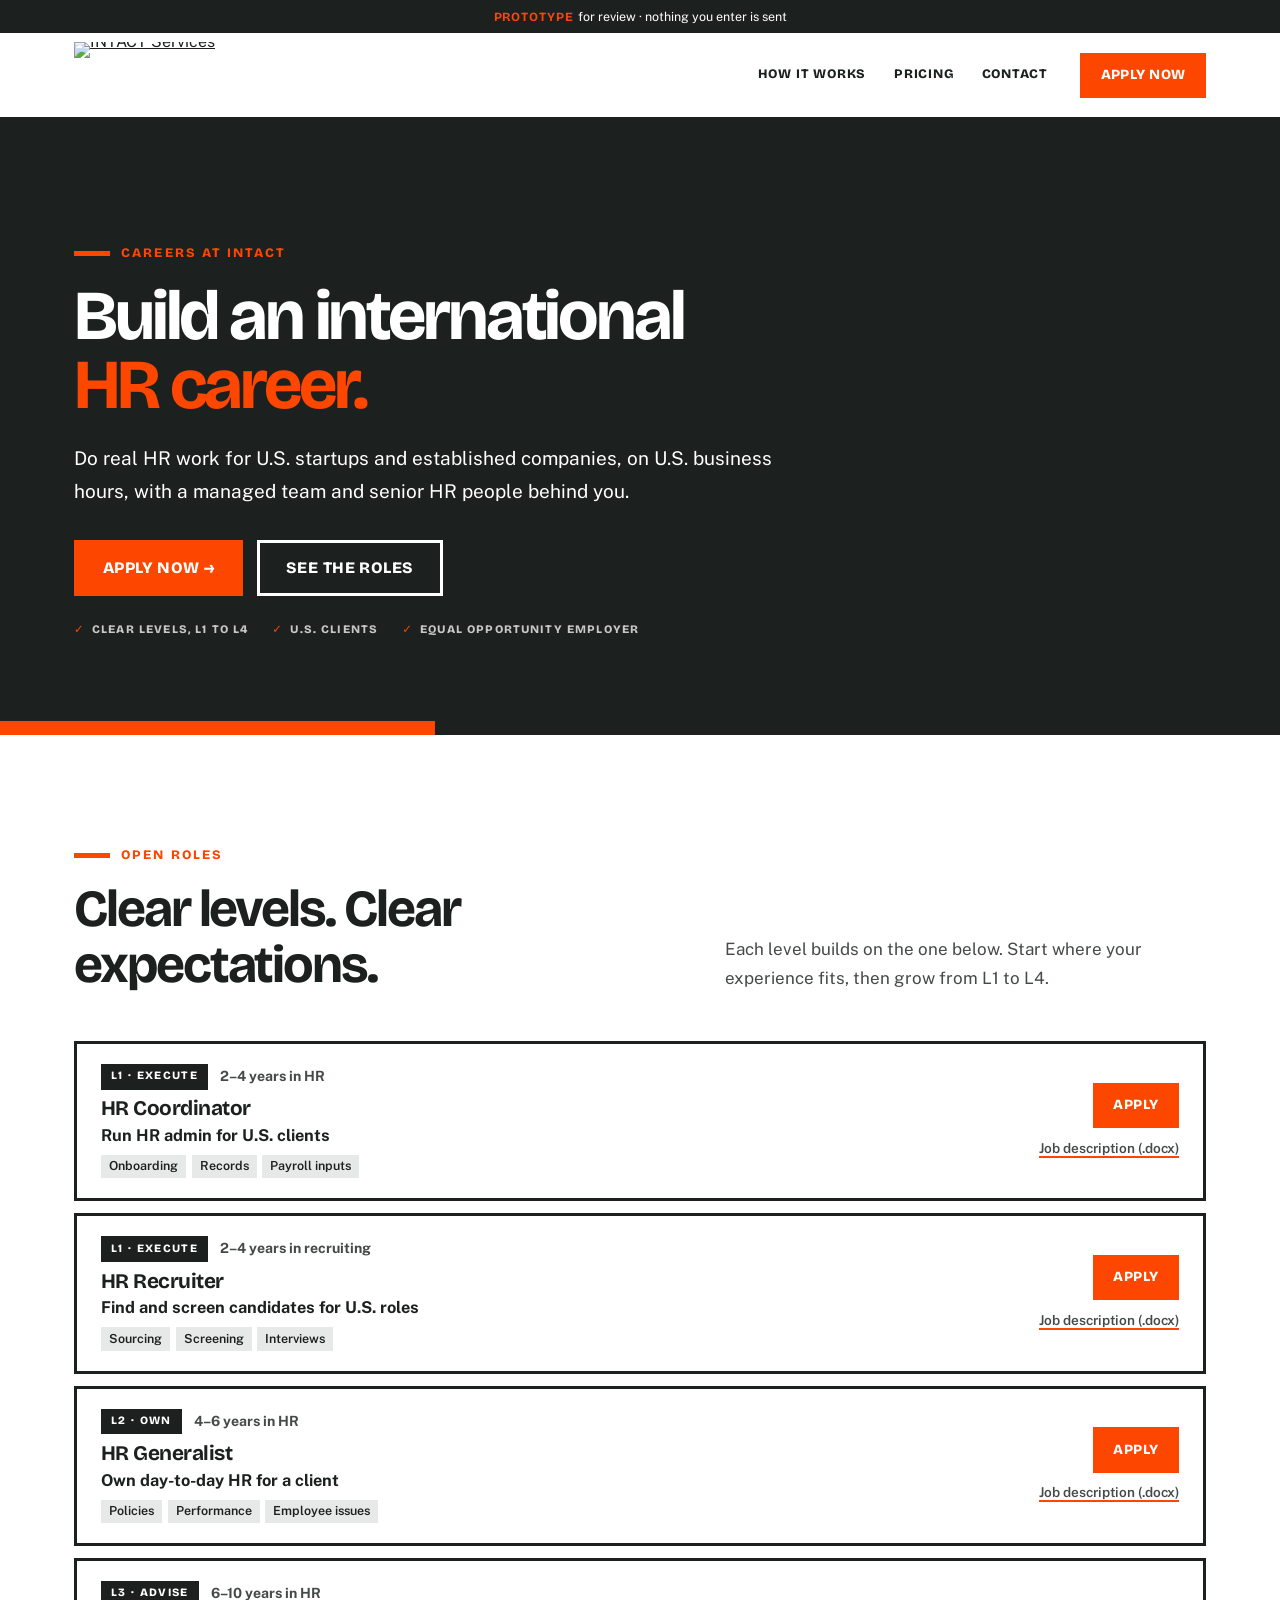
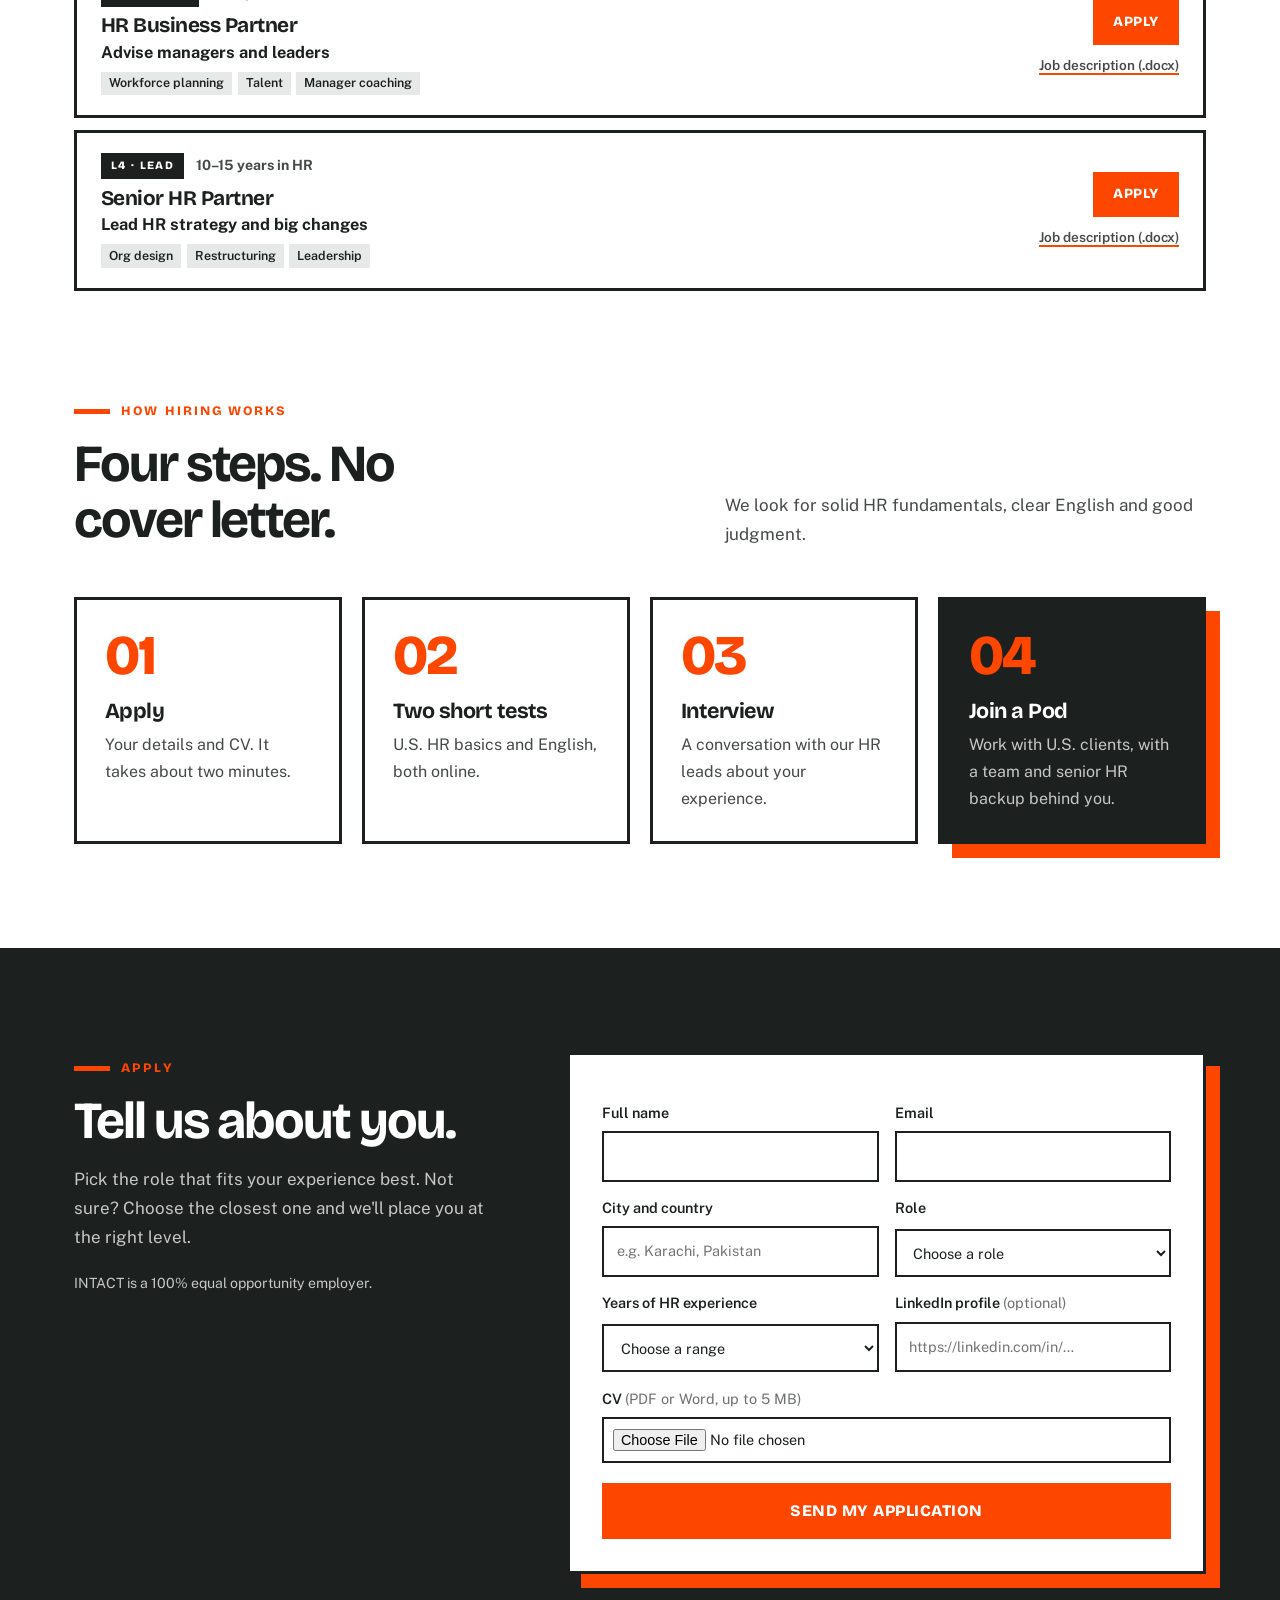
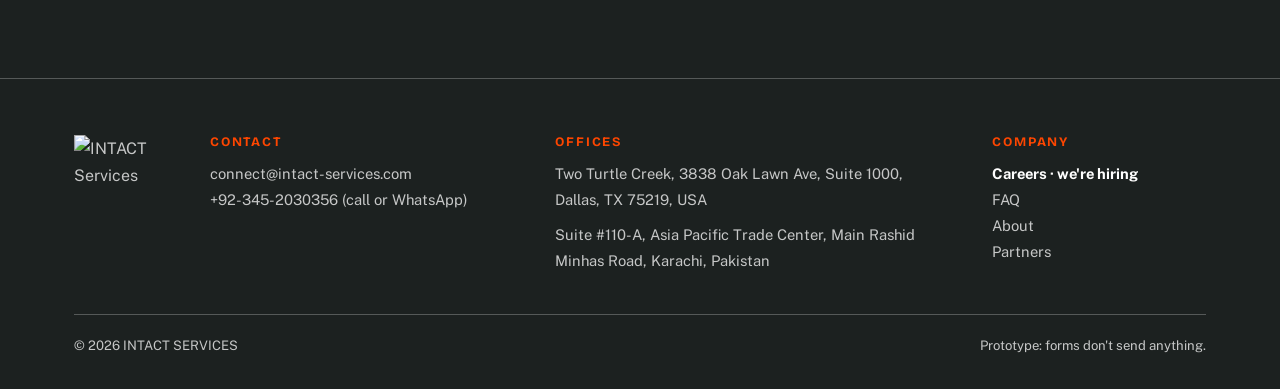
==== commit a6230c00: "Add an FAQ above the contact band, linked from the footer - Eight short questions in an accordion th" ====
--- a/careers.html
+++ b/careers.html
@@ -12,7 +12,7 @@
   <link rel="preconnect" href="https://fonts.gstatic.com" crossorigin>
   <link rel="stylesheet" href="https://fonts.googleapis.com/css2?family=Bricolage+Grotesque:opsz,wght@12..96,700;12..96,800&family=Public+Sans:wght@400;500;600;700&display=swap">
   <!-- Bump ?v= on each release so browsers don't mix old and new files. -->
-  <link rel="stylesheet" href="assets/css/site.css?v=6">
+  <link rel="stylesheet" href="assets/css/site.css?v=11">
 </head>
 <body>
   <a class="skip" href="#main">Skip to content</a>
@@ -242,6 +242,7 @@
         <div>
           <h3>Company</h3>
           <p><a class="footer-strong" href="careers.html" aria-current="page">Careers · we're hiring</a><br>
+          <a href="index.html#faq">FAQ</a><br>
           <a href="https://intact-services.com/about/">About</a><br>
           <a href="https://intact-services.com/partners/">Partners</a></p>
         </div>
@@ -253,7 +254,7 @@
     </div>
   </footer>
 
-  <script src="assets/js/site.js?v=6" defer></script>
-  <script src="assets/js/careers.js?v=6" defer></script>
+  <script src="assets/js/site.js?v=11" defer></script>
+  <script src="assets/js/careers.js?v=11" defer></script>
 </body>
 </html>
--- a/assets/css/site.css
+++ b/assets/css/site.css
@@ -119,9 +119,14 @@
 .hero-tags li::before { content: "✓"; color: var(--o); }
 
 /* In-house comparison under each price: the reason this isn't "just hire someone". */
-.compare { margin: -.5rem 0 .9rem; padding-left: .7rem; border-left: 3px solid var(--o); font-size: .88rem; line-height: 1.45; color: var(--k-80); }
-.compare:empty { display: none; }
-.compare-dark { color: var(--w-75); }
+/* Plain orange text, no box, so it can't be mistaken for a selected option. */
+.savings { margin: -.35rem 0 1rem; padding-left: .75rem; border-left: 4px solid var(--o); }
+.savings:empty { display: none; }
+.savings-main { font-family: var(--ff-h); font-weight: 800; font-size: 1.2rem; line-height: 1.2; letter-spacing: -.01em; color: var(--o); }
+.savings-note { margin-top: .3rem; font-size: .84rem; line-height: 1.45; color: var(--k-80); }
+.savings-note b { color: var(--k); }
+.savings-dark .savings-note { color: var(--w-75); }
+.savings-dark .savings-note b { color: var(--w); }
 
 /* The guarantee sits next to every price and Book button. */
 .guarantee { display: flex; align-items: center; gap: .55rem; margin: -.25rem 0 1rem; font-family: var(--ff-h); font-weight: 800; font-size: .8rem; letter-spacing: .08em; line-height: 1.3; text-transform: uppercase; }
@@ -222,6 +227,25 @@
 .quote blockquote { margin: 0; font-family: var(--ff-h); font-weight: 700; font-size: clamp(1.25rem, 1rem + 1vw, 1.75rem); line-height: 1.25; letter-spacing: -.02em; }
 .quote figcaption { margin-top: .75rem; font-size: .9rem; color: var(--w-75); }
 .placeholder-tag { display: inline-block; margin-bottom: .75rem; padding: .2rem .5rem; background: var(--o); font-family: var(--ff-h); font-weight: 800; font-size: .68rem; letter-spacing: .1em; text-transform: uppercase; }
+
+/* ---------- FAQ ---------- */
+.faq-grid { display: grid; grid-template-columns: minmax(0, .8fr) minmax(0, 1.2fr); gap: clamp(2rem, 1rem + 4vw, 4.5rem); align-items: start; }
+.faq-intro { position: sticky; top: calc(var(--header) + 1.5rem); }
+.faq-intro h2 { margin-top: .9rem; font-size: clamp(2rem, 1.4rem + 2.4vw, 3.25rem); letter-spacing: -.04em; text-wrap: balance; }
+.faq-intro > p:not(.eyebrow):not(.faq-note) { margin-top: 1rem; font-size: 1.0625rem; color: var(--k-80); }
+.faq-intro .btn { margin-top: 1.5rem; }
+.faq-note { margin-top: 1.5rem; font-size: .8rem; line-height: 1.5; color: var(--k-60); }
+.faq { border-bottom: 3px solid var(--k); }
+.faq details { border-top: 3px solid var(--k); }
+.faq summary { display: flex; justify-content: space-between; align-items: center; gap: 1rem; padding: 1.1rem 0; cursor: pointer; list-style: none; font-family: var(--ff-h); font-weight: 700; font-size: 1.15rem; line-height: 1.3; letter-spacing: -.01em; transition: color .2s; }
+.faq summary::-webkit-details-marker { display: none; }
+.faq summary::after { content: "+"; flex: none; display: grid; place-items: center; width: 2rem; height: 2rem; border: 2px solid var(--k); font-weight: 800; font-size: 1.2rem; line-height: 1; transition: background .2s, color .2s; }
+.faq details[open] summary::after { content: "−"; background: var(--k); color: var(--w); }
+.faq summary:hover { color: var(--o); }
+.faq details p { padding: 0 3rem 1.3rem 0; color: var(--k-80); }
+.faq details[open] p { animation: rise .3s var(--ease); }
+/* Placeholder facts to confirm before launch. */
+.tbc { border-bottom: 2px dashed var(--o); }
 
 /* ---------- CTA + footer ---------- */
 .cta { background: var(--o); color: var(--w); }
@@ -326,7 +350,8 @@
   .menu-btn[aria-expanded="true"] span::before { transform: translateY(6px) rotate(45deg); }
   .menu-btn[aria-expanded="true"] span::after { transform: translateY(-6px) rotate(-45deg); }
 
-  .hero-grid, .section-head, .pod, .cta-inner, .apply-grid { grid-template-columns: minmax(0, 1fr); }
+  .hero-grid, .section-head, .pod, .cta-inner, .apply-grid, .faq-grid { grid-template-columns: minmax(0, 1fr); }
+  .faq-intro { position: static; }
   .steps, .steps.steps-4, .why-grid { grid-template-columns: minmax(0, 1fr); }
   .summary { position: static; }
   .pod-bar { display: flex; }
@@ -346,6 +371,8 @@
   .stepper output { flex: 1; min-width: 5.5rem; }
   .quote { grid-template-columns: 1fr; gap: .5rem; }
   .job-row { grid-template-columns: minmax(0, 1fr); padding: 1rem; }
+  .faq summary { font-size: 1.05rem; }
+  .faq details p { padding-right: 0; }
   .job-actions { grid-template-columns: auto 1fr; justify-items: start; align-items: center; gap: 1rem; }
   .form-grid { grid-template-columns: minmax(0, 1fr); }
   .hero-actions .btn { flex: 1 1 100%; }
